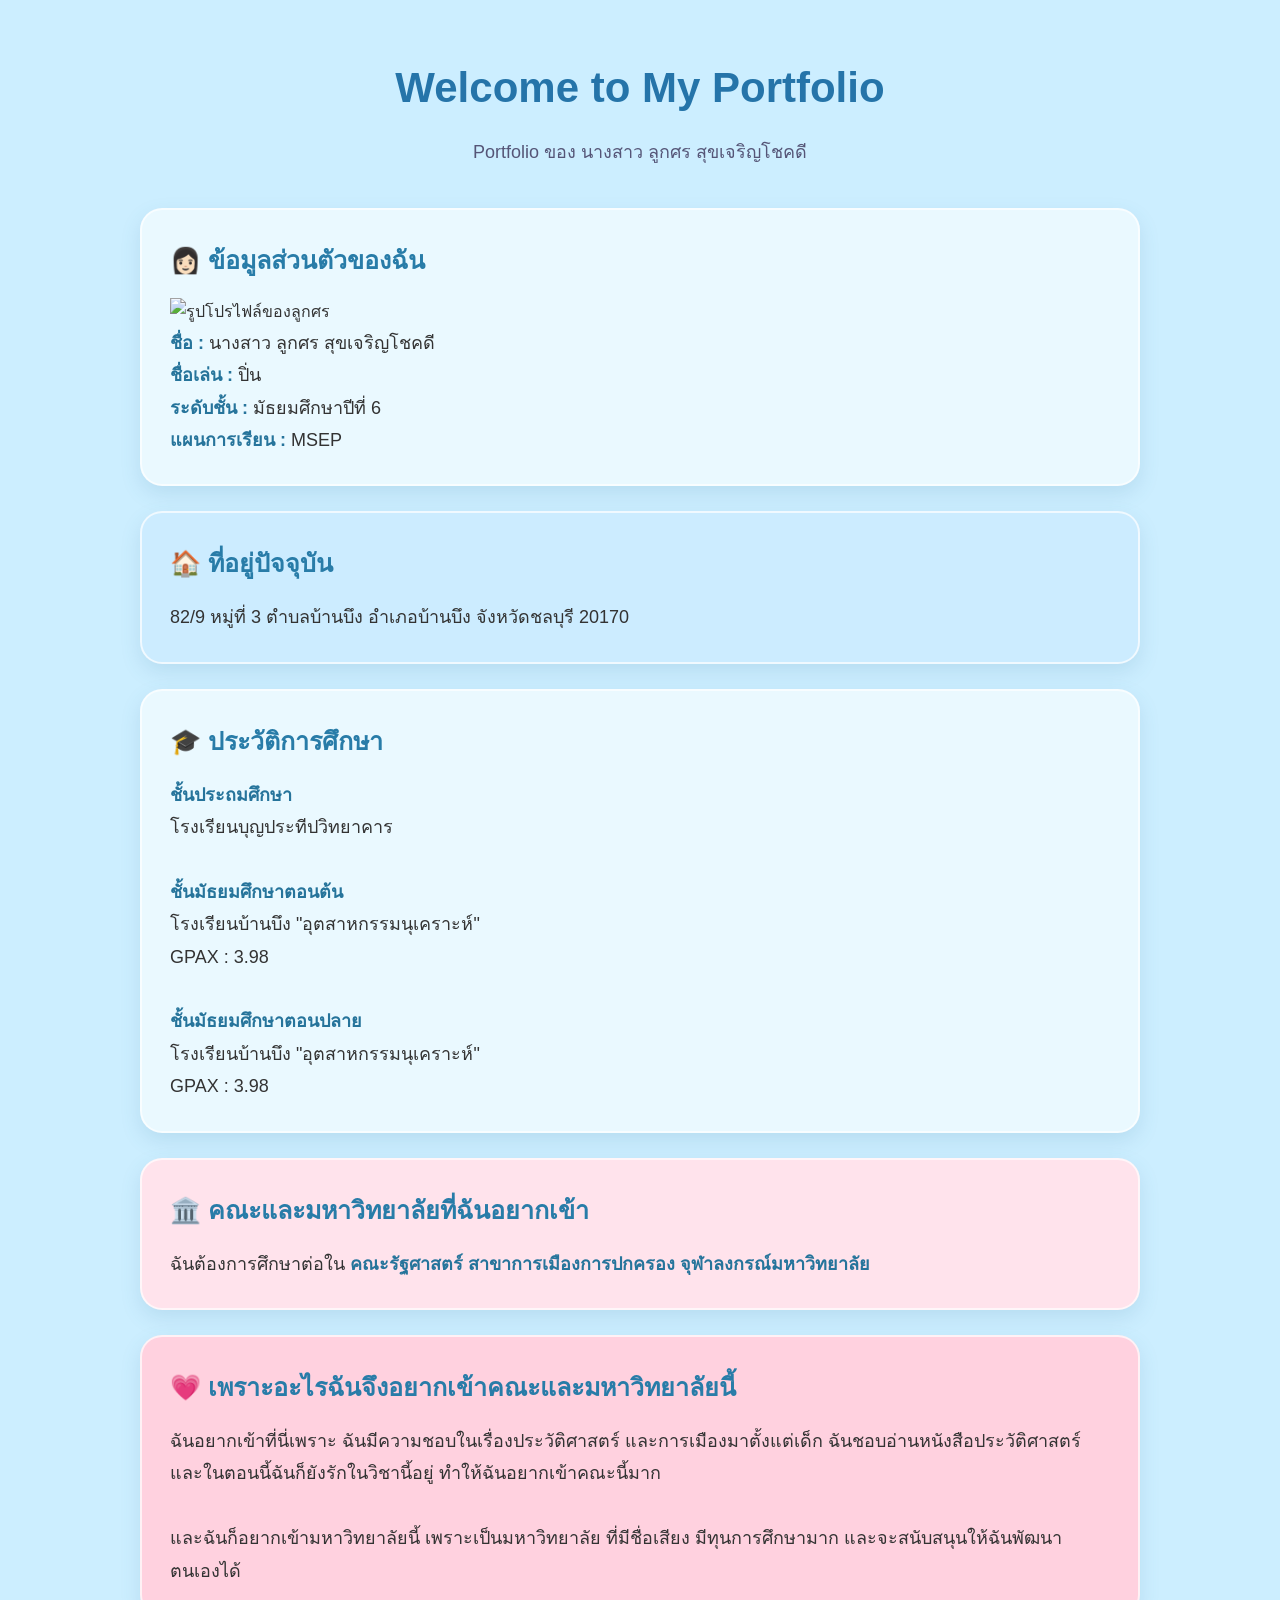
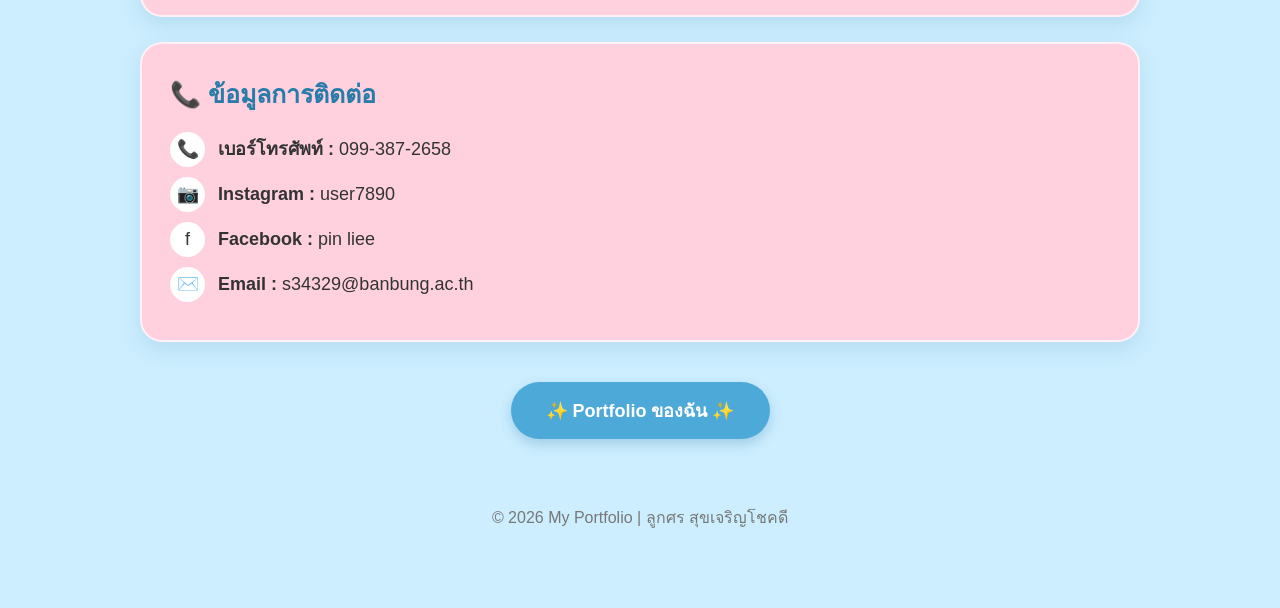
==== index.html @ 5487d638 "Update index.html" ====
<!DOCTYPE html>
<html lang="th">
<head>
    <meta charset="UTF-8">
    <meta name="viewport" content="width=device-width, initial-scale=1.0">
    <title>Welcome to My Portfolio - ปิ่น</title>

    <style>
        * {
            box-sizing: border-box;
            margin: 0;
            padding: 0;
        }

        body {
            font-family: "Tahoma", "Arial", sans-serif;
            color: #333;
            background: #cceeff;
            line-height: 1.8;
        }

        /* =========================
           หน้าแรก
        ========================= */

        .page {
            min-height: 100vh;
            padding: 50px 20px;
        }

        .container {
            max-width: 1000px;
            margin: auto;
        }

        .hero {
            text-align: center;
            margin-bottom: 40px;
        }

        .hero h1 {
            color: #2574a9;
            font-size: 42px;
            margin-bottom: 10px;
        }

        .hero p {
            color: #557;
            font-size: 18px;
        }

        .box {
            background: white;
            border-radius: 22px;
            padding: 28px;
            margin-bottom: 25px;
            box-shadow: 0 8px 20px rgba(70, 130, 160, 0.15);
            border: 2px solid rgba(255,255,255,0.7);
        }

        .box h2 {
            color: #287ca8;
            margin-bottom: 15px;
            font-size: 25px;
        }

        .blue-box {
            background: #eaf9ff;
        }

        .pastel-blue {
            background: #ccecff;
        }

        .pink-box {
            background: #ffe3ec;
        }

        .pastel-pink {
            background: #ffd1df;
        }

        .info {
            font-size: 18px;
        }

        .info strong {
            color: #26749b;
        }

        .contact-item {
            margin: 10px 0;
            font-size: 18px;
        }

        .contact-icon {
            display: inline-flex;
            width: 35px;
            height: 35px;
            background: white;
            border-radius: 50%;
            align-items: center;
            justify-content: center;
            margin-right: 8px;
        }

        /* ปุ่ม */

        .button-area {
            text-align: center;
            margin: 40px 0;
        }

        .btn {
            display: inline-block;
            padding: 14px 35px;
            border: none;
            border-radius: 30px;
            background: #4da9d8;
            color: white;
            font-size: 18px;
            font-weight: bold;
            cursor: pointer;
            text-decoration: none;
            box-shadow: 0 5px 12px rgba(60, 130, 170, 0.3);
            transition: 0.3s;
        }

        .btn:hover {
            transform: translateY(-3px);
            background: #318fbe;
        }

        .pink-btn {
            background: #e98da9;
        }

        .pink-btn:hover {
            background: #d97091;
        }

        /* =========================
           หน้าผลงาน
        ========================= */

        #portfolioPage {
            display: none;
            background: #ffe1eb;
            min-height: 100vh;
        }

        #portfolioPage .hero h1 {
            color: #c45b7d;
        }

        .portfolio-box {
            background: #fff5f8;
            border-radius: 25px;
            padding: 30px;
            margin-bottom: 30px;
            box-shadow: 0 8px 20px rgba(180, 100, 130, 0.15);
        }

        .portfolio-box h2 {
            color: #c45b7d;
            margin-bottom: 20px;
            text-align: center;
        }
        

        .certificate-grid {
            display: grid;
            grid-template-columns: repeat(3, 1fr);
            gap: 20px;
        }

        .certificate {
            height: 450px;
            background: #f8dce6;
            border: 4px dashed #d88da5;
            border-radius: 20px;
            display: flex;
            align-items: center;
            justify-content: center;
            text-align: center;
            color: #9c5b70;
            overflow: hidden;
        }

        .certificate img {
            width: 300px;
            height: 400px;
            object-fit: cover;
            bordor-radius: 15px;
        }

        .volunteer-grid {
            display: flex;
            justify-content: center;
        }

        .volunteer-grid .certificate {
            width: 70%;
            max-width: 600px;
            height: 300px;
        }

        footer {
            text-align: center;
            padding: 25px;
            color: #777;
        }

        /* =========================
           Responsive
        ========================= */

        @media (max-width: 700px) {
            .hero h1 {
                font-size: 30px;
            }

            .certificate-grid {
                grid-template-columns: 1fr;
            }

            .volunteer-grid .certificate {
                width: 100%;
            }

            .box,
            .portfolio-box {
                padding: 20px;
            }
        }
    </style>
</head>

<body>

    <!-- =========================
         หน้าแรก
    ========================= -->

    <section id="homePage" class="page">
        <div class="container">

            <div class="hero">
                <h1>Welcome to My Portfolio</h1>
                <p>Portfolio ของ นางสาว ลูกศร สุขเจริญโชคดี</p>
            </div>

            <!-- กล่องที่ 1 -->
            <div class="box blue-box">
                <h2>👩🏻 ข้อมูลส่วนตัวของฉัน</h2>
<!-- รูปโปรไฟล์ --> <div class="profile-image"> <img src="images/profile.jpg" alt="รูปโปรไฟล์ของลูกศร"> </div>
                <div class="info">
                    <p><strong>ชื่อ :</strong> นางสาว ลูกศร สุขเจริญโชคดี</p>
                    <p><strong>ชื่อเล่น :</strong> ปิ่น</p>
                    <p><strong>ระดับชั้น :</strong> มัธยมศึกษาปีที่ 6</p>
                    <p><strong>แผนการเรียน :</strong> MSEP</p>
                </div>
            </div>

            <!-- กล่องที่ 2 -->
            <div class="box pastel-blue">
                <h2>🏠 ที่อยู่ปัจจุบัน</h2>

                <div class="info">
                    <p>
                        82/9 หมู่ที่ 3 ตำบลบ้านบึง
                        อำเภอบ้านบึง จังหวัดชลบุรี 20170
                    </p>
                </div>
            </div>

            <!-- กล่องที่ 3 -->
            <div class="box blue-box">
                <h2>🎓 ประวัติการศึกษา</h2>

                <div class="info">
                    <p>
                        <strong>ชั้นประถมศึกษา</strong><br>
                        โรงเรียนบุญประทีปวิทยาคาร
                    </p>

                    <br>

                    <p>
                        <strong>ชั้นมัธยมศึกษาตอนต้น</strong><br>
                        โรงเรียนบ้านบึง "อุตสาหกรรมนุเคราะห์"<br>
                        GPAX : 3.98
                    </p>

                    <br>

                    <p>
                        <strong>ชั้นมัธยมศึกษาตอนปลาย</strong><br>
                        โรงเรียนบ้านบึง "อุตสาหกรรมนุเคราะห์"<br>
                        GPAX : 3.98
                    </p>
                </div>
            </div>

            <!-- กล่องที่ 5 -->
            <div class="box pink-box">
                <h2>🏛️ คณะและมหาวิทยาลัยที่ฉันอยากเข้า</h2>

                <div class="info">
                    <p>
                        ฉันต้องการศึกษาต่อใน
                        <strong>คณะรัฐศาสตร์ สาขาการเมืองการปกครอง
                        จุฬาลงกรณ์มหาวิทยาลัย</strong>
                    </p>
                </div>
            </div>

            <!-- กล่องที่ 6 -->
            <div class="box pastel-pink">
                <h2>💗 เพราะอะไรฉันจึงอยากเข้าคณะและมหาวิทยาลัยนี้</h2>

                <div class="info">
                    <p>
                        ฉันอยากเข้าที่นี่เพราะ ฉันมีความชอบในเรื่องประวัติศาสตร์
                        และการเมืองมาตั้งแต่เด็ก ฉันชอบอ่านหนังสือประวัติศาสตร์
                        และในตอนนี้ฉันก็ยังรักในวิชานี้อยู่
                        ทำให้ฉันอยากเข้าคณะนี้มาก
                    </p>

                    <br>

                    <p>
                        และฉันก็อยากเข้ามหาวิทยาลัยนี้ เพราะเป็นมหาวิทยาลัย
                        ที่มีชื่อเสียง มีทุนการศึกษามาก
                        และจะสนับสนุนให้ฉันพัฒนาตนเองได้
                    </p>
                </div>
            </div>

            <!-- กล่องติดต่อ -->
            <div class="box pastel-pink">
                <h2>📞 ข้อมูลการติดต่อ</h2>

                <div class="contact-item">
                    <span class="contact-icon">📞</span>
                    <strong>เบอร์โทรศัพท์ :</strong> 099-387-2658
                </div>

                <div class="contact-item">
                    <span class="contact-icon">📷</span>
                    <strong>Instagram :</strong> user7890
                </div>

                <div class="contact-item">
                    <span class="contact-icon">f</span>
                    <strong>Facebook :</strong> pin liee
                </div>

                <div class="contact-item">
                    <span class="contact-icon">✉️</span>
                    <strong>Email :</strong> s34329@banbung.ac.th
                </div>
            </div>

            <!-- ปุ่มไปหน้าผลงาน -->
            <div class="button-area">
                <button class="btn" onclick="showPortfolio()">
                    ✨ Portfolio ของฉัน ✨
                </button>
            </div>

        </div>

        <footer>
            © 2026 My Portfolio | ลูกศร สุขเจริญโชคดี
        </footer>
    </section>


    <!-- =========================
         หน้าผลงาน
    ========================= -->

    <section id="portfolioPage" class="page">
        <div class="container">

            <div class="hero">
                <h1>My Portfolio</h1>
                <p>ผลงานและความภาคภูมิใจของฉัน</p>
            </div>

            <!-- ผลงานด้านวิชาการ -->
            <div class="portfolio-box">
                <h2>🏆 ผลงานด้านวิชาการ</h2>

                <div class="certificate-grid">
                    <!-- ผลงานด้านวิชาการ -->
<div class="portfolio-box">

    <h2>🏆 ผลงานด้านวิชาการ</h2>

    <div class="certificate-grid">

        <!-- เกียรติบัตรใบที่ 1 -->
        <div class="certificate">
                <a href="images/certificate1.jpg" target="_blank">
            <img src="certificate1.jpg" alt="เกียรติบัตรใบที่ 1">
               </a>     
        </div>

        <!-- เกียรติบัตรใบที่ 2 -->
        <div class="certificate">
            <img src="certificate2.jpg" alt="เกียรติบัตรใบที่ 2">
        </div>

        <!-- เกียรติบัตรใบที่ 3 -->
        <div class="certificate">
            <img src="certificate3.jpg" alt="เกียรติบัตรใบที่ 3">
        </div>

    </div>

</div>

            <!-- ผลงานด้านจิตอาสา -->
            <div class="portfolio-box">
                <h2>💗 ผลงานด้านจิตอาสา</h2>

                <div class="volunteer-grid">
                    <div class="certificate">
                        <img src="volunteer.jpg" alt="เกียรติบัตรจิตอาสา">
                    </div>
                </div>
            </div>

            <!-- ปุ่มกลับ -->
            <div class="button-area">
                <button class="btn pink-btn" onclick="showHome()">
                    🏠 กลับไปหน้าแรก
                </button>
            </div>

        </div>

        <footer>
            © 2026 My Portfolio | ลูกศร สุขเจริญโชคดี
        </footer>
    </section>


    <!-- =========================
         JavaScript
    ========================= -->

    <script>
        function showPortfolio() {
            document.getElementById("homePage").style.display = "none";
            document.getElementById("portfolioPage").style.display = "block";

            window.scrollTo({
                top: 0,
                behavior: "smooth"
            });
        }

        function showHome() {
            document.getElementById("portfolioPage").style.display = "none";
            document.getElementById("homePage").style.display = "block";

            window.scrollTo({
                top: 0,
                behavior: "smooth"
            });
        }
    </script>

</body>
</html>
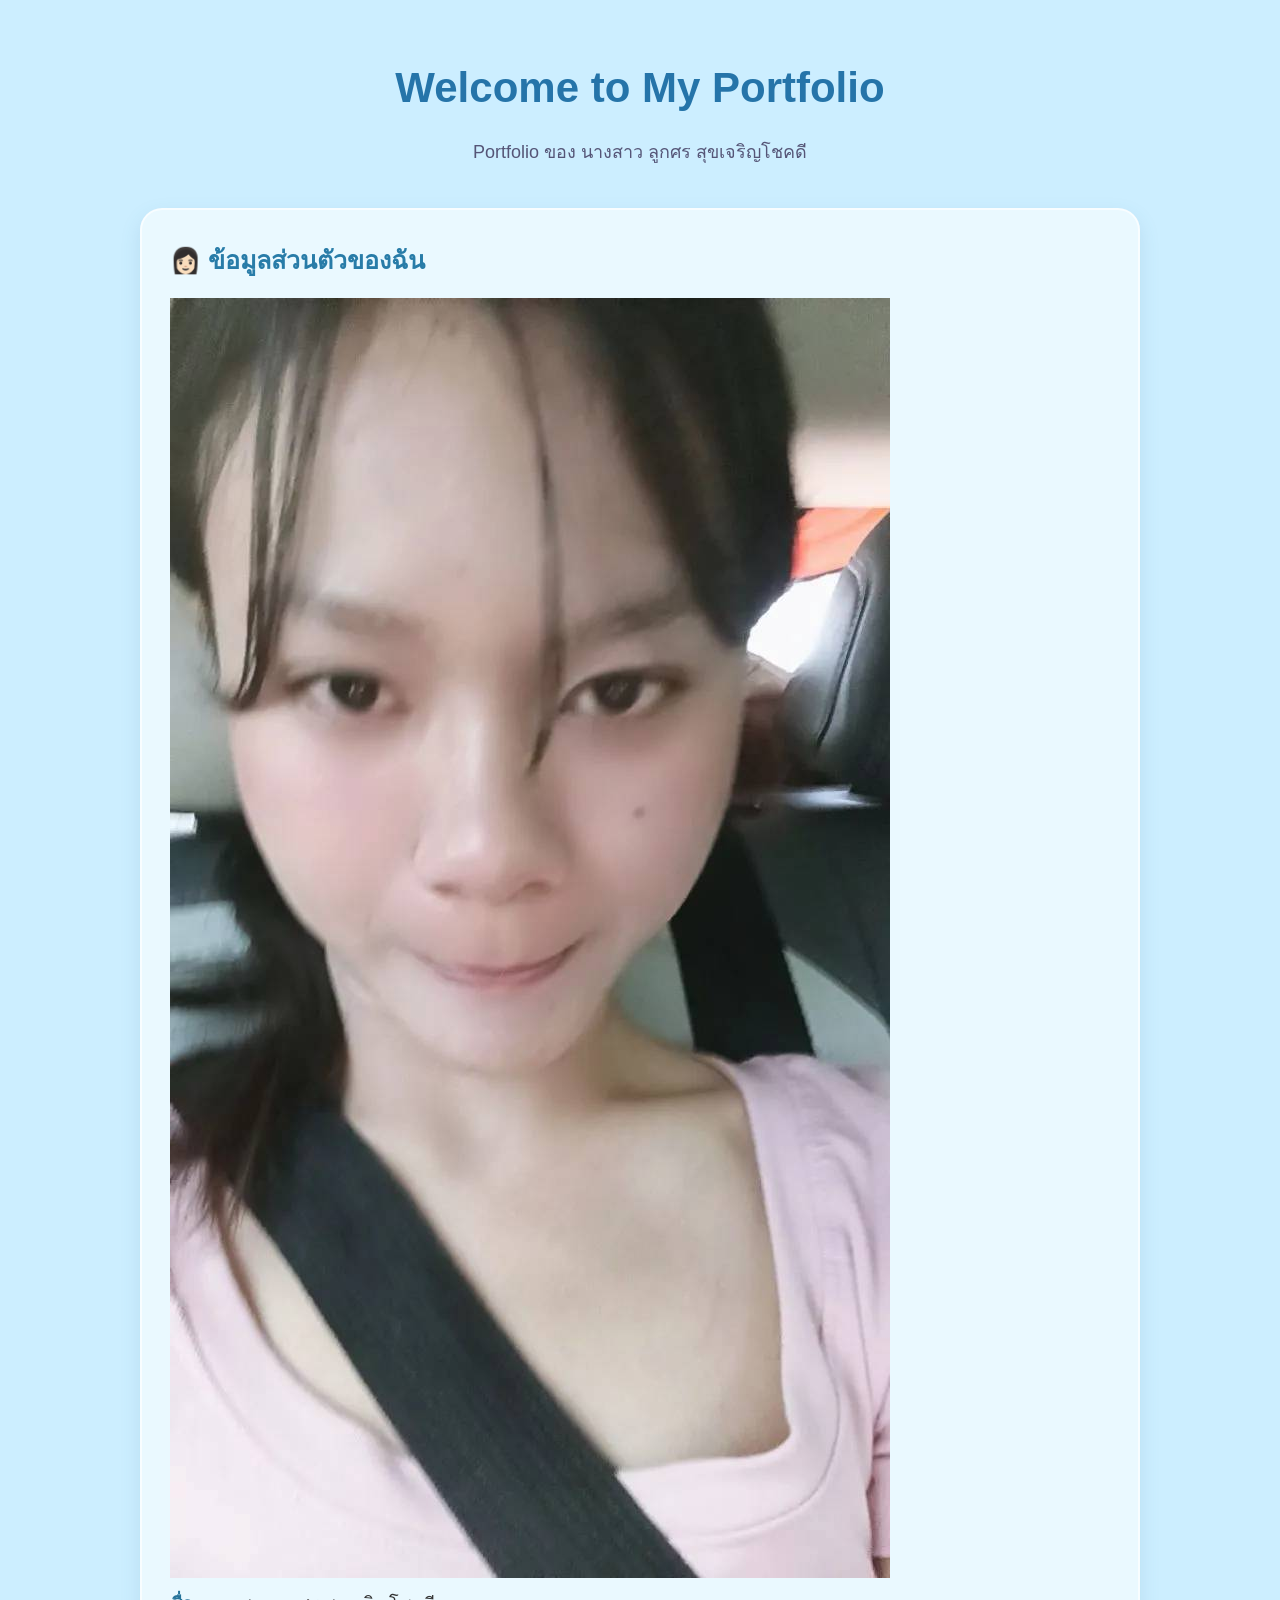
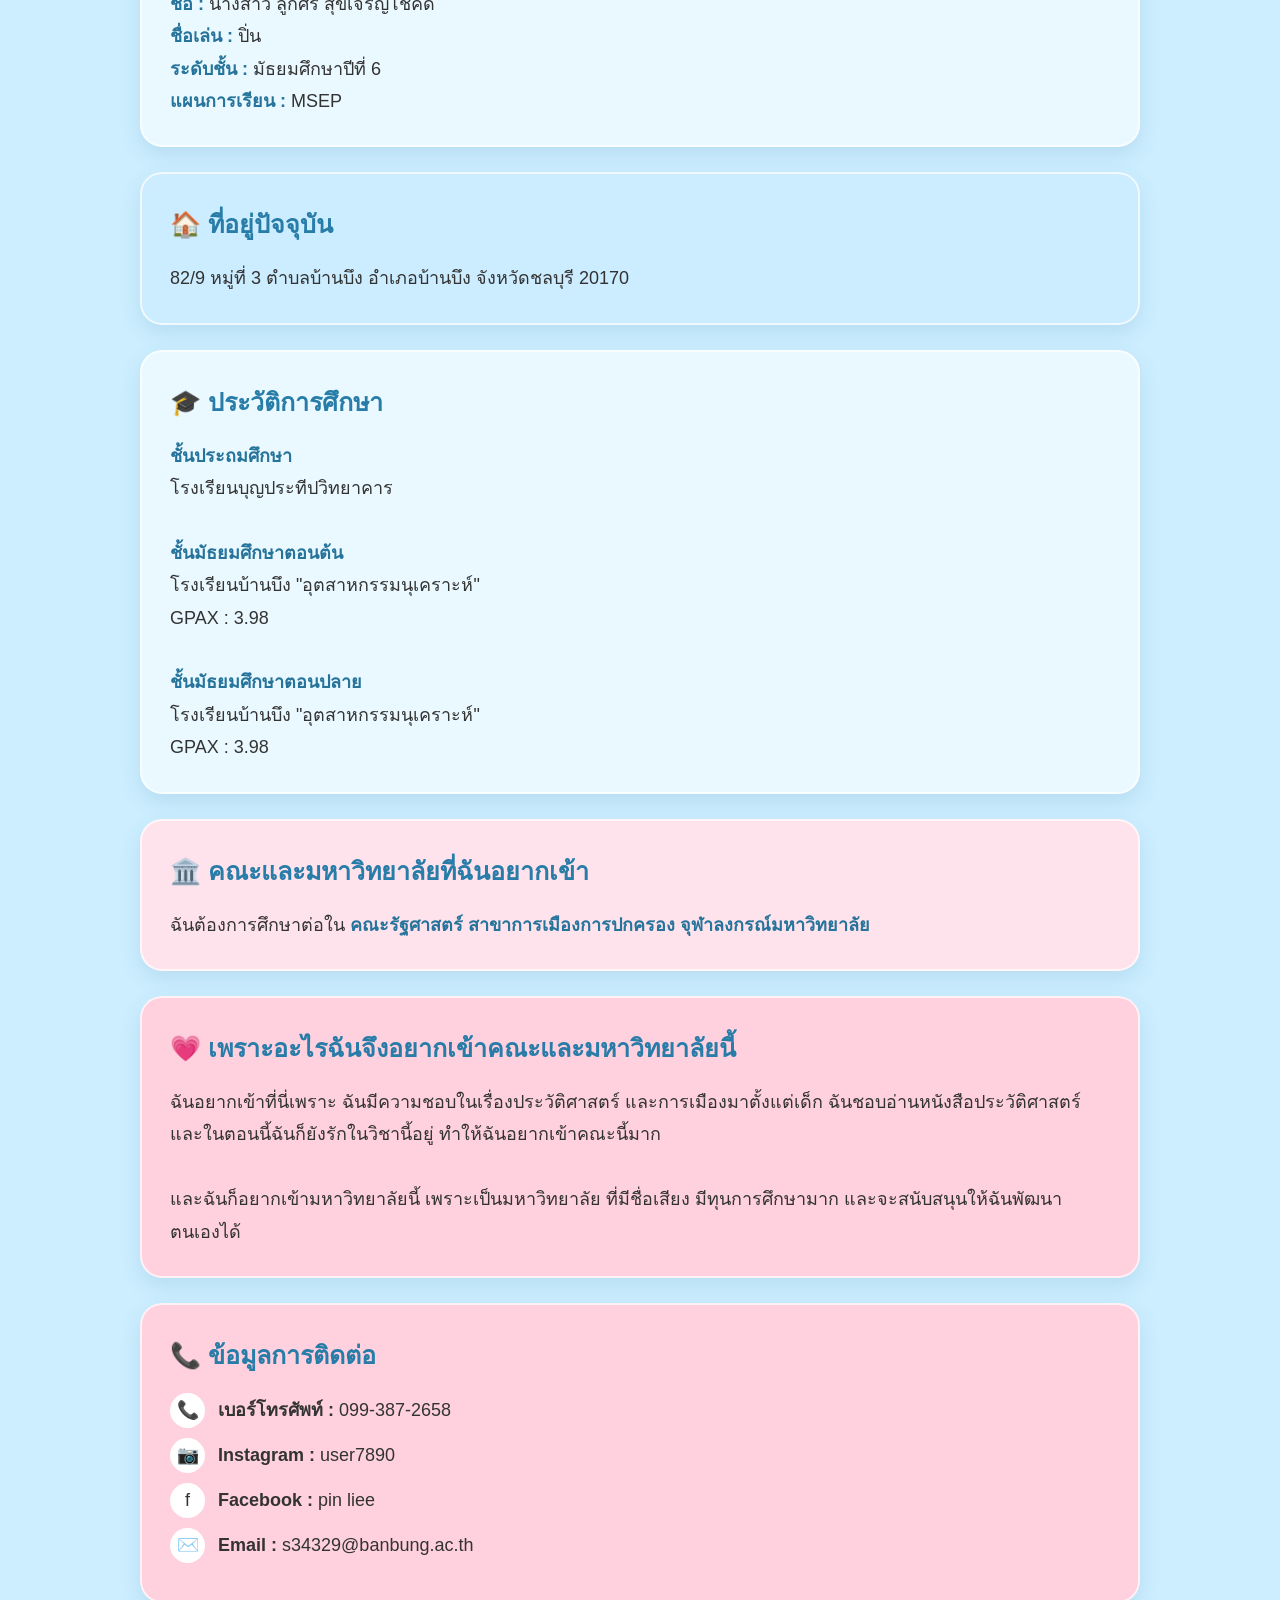
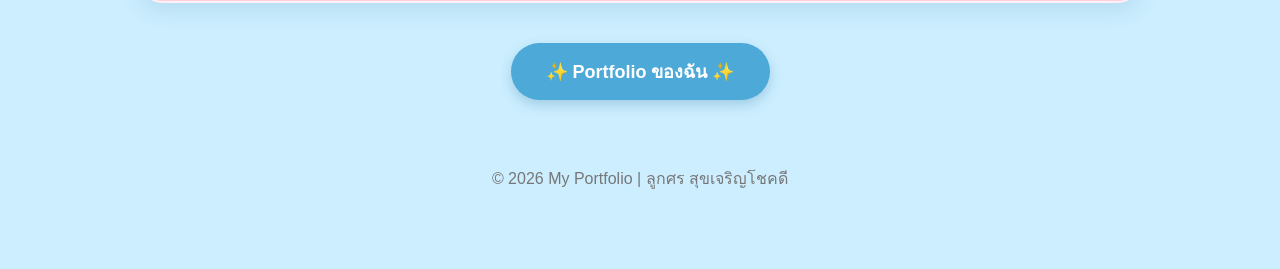
==== commit 1ab61283: "Update index.html" ====
--- a/index.html
+++ b/index.html
@@ -253,7 +253,7 @@
             <!-- กล่องที่ 1 -->
             <div class="box blue-box">
                 <h2>👩🏻 ข้อมูลส่วนตัวของฉัน</h2>
-<!-- รูปโปรไฟล์ --> <div class="profile-image"> <img src="images/profile.jpg" alt="รูปโปรไฟล์ของลูกศร"> </div>
+<!-- รูปโปรไฟล์ --> <div class="profile-image"> <img src="profile.jpg" alt="รูปโปรไฟล์ของลูกศร"> </div>
                 <div class="info">
                     <p><strong>ชื่อ :</strong> นางสาว ลูกศร สุขเจริญโชคดี</p>
                     <p><strong>ชื่อเล่น :</strong> ปิ่น</p>
@@ -403,19 +403,23 @@
 
         <!-- เกียรติบัตรใบที่ 1 -->
         <div class="certificate">
-                <a href="images/certificate1.jpg" target="_blank">
+                <a href="certificate1.jpg" target="_blank">
             <img src="certificate1.jpg" alt="เกียรติบัตรใบที่ 1">
                </a>     
         </div>
 
         <!-- เกียรติบัตรใบที่ 2 -->
         <div class="certificate">
+                <a href="certificate2.jpg" target="_blank">
             <img src="certificate2.jpg" alt="เกียรติบัตรใบที่ 2">
+               </a>
         </div>
 
         <!-- เกียรติบัตรใบที่ 3 -->
         <div class="certificate">
+             <a href="certificate3.jpg" target="_blank">
             <img src="certificate3.jpg" alt="เกียรติบัตรใบที่ 3">
+               </a>
         </div>
 
     </div>
@@ -428,7 +432,9 @@
 
                 <div class="volunteer-grid">
                     <div class="certificate">
+                        <a href="volunteer.jpg" target="_blank">
                         <img src="volunteer.jpg" alt="เกียรติบัตรจิตอาสา">
+                      </a>
                     </div>
                 </div>
             </div>
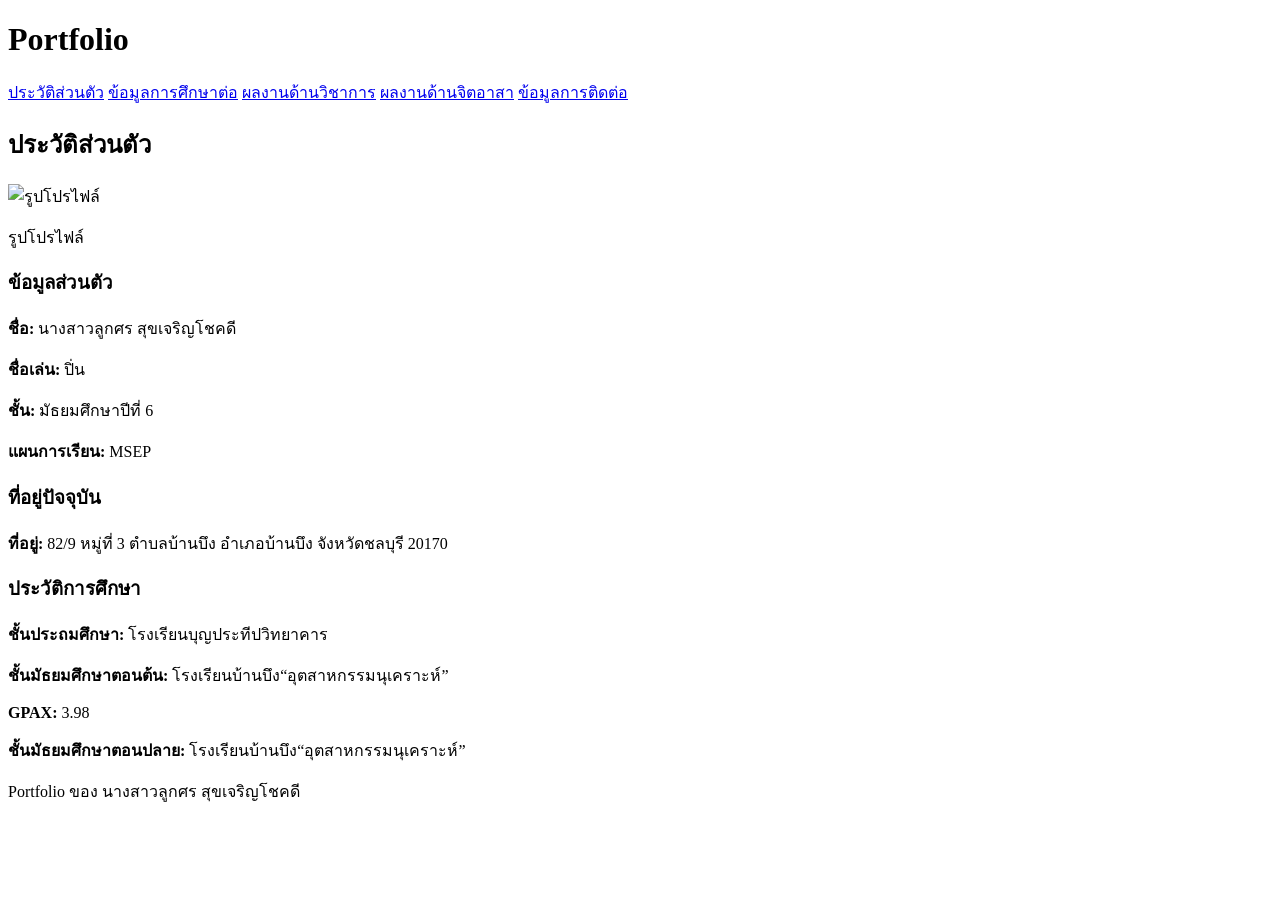
==== commit d09e7d3f: "Update index.html" ====
--- a/index.html
+++ b/index.html
@@ -3,482 +3,85 @@
 <head>
     <meta charset="UTF-8">
     <meta name="viewport" content="width=device-width, initial-scale=1.0">
-    <title>Welcome to My Portfolio - ปิ่น</title>
-
-    <style>
-        * {
-            box-sizing: border-box;
-            margin: 0;
-            padding: 0;
-        }
-
-        body {
-            font-family: "Tahoma", "Arial", sans-serif;
-            color: #333;
-            background: #cceeff;
-            line-height: 1.8;
-        }
-
-        /* =========================
-           หน้าแรก
-        ========================= */
-
-        .page {
-            min-height: 100vh;
-            padding: 50px 20px;
-        }
-
-        .container {
-            max-width: 1000px;
-            margin: auto;
-        }
-
-        .hero {
-            text-align: center;
-            margin-bottom: 40px;
-        }
-
-        .hero h1 {
-            color: #2574a9;
-            font-size: 42px;
-            margin-bottom: 10px;
-        }
-
-        .hero p {
-            color: #557;
-            font-size: 18px;
-        }
-
-        .box {
-            background: white;
-            border-radius: 22px;
-            padding: 28px;
-            margin-bottom: 25px;
-            box-shadow: 0 8px 20px rgba(70, 130, 160, 0.15);
-            border: 2px solid rgba(255,255,255,0.7);
-        }
-
-        .box h2 {
-            color: #287ca8;
-            margin-bottom: 15px;
-            font-size: 25px;
-        }
-
-        .blue-box {
-            background: #eaf9ff;
-        }
-
-        .pastel-blue {
-            background: #ccecff;
-        }
-
-        .pink-box {
-            background: #ffe3ec;
-        }
-
-        .pastel-pink {
-            background: #ffd1df;
-        }
-
-        .info {
-            font-size: 18px;
-        }
-
-        .info strong {
-            color: #26749b;
-        }
-
-        .contact-item {
-            margin: 10px 0;
-            font-size: 18px;
-        }
-
-        .contact-icon {
-            display: inline-flex;
-            width: 35px;
-            height: 35px;
-            background: white;
-            border-radius: 50%;
-            align-items: center;
-            justify-content: center;
-            margin-right: 8px;
-        }
-
-        /* ปุ่ม */
-
-        .button-area {
-            text-align: center;
-            margin: 40px 0;
-        }
-
-        .btn {
-            display: inline-block;
-            padding: 14px 35px;
-            border: none;
-            border-radius: 30px;
-            background: #4da9d8;
-            color: white;
-            font-size: 18px;
-            font-weight: bold;
-            cursor: pointer;
-            text-decoration: none;
-            box-shadow: 0 5px 12px rgba(60, 130, 170, 0.3);
-            transition: 0.3s;
-        }
-
-        .btn:hover {
-            transform: translateY(-3px);
-            background: #318fbe;
-        }
-
-        .pink-btn {
-            background: #e98da9;
-        }
-
-        .pink-btn:hover {
-            background: #d97091;
-        }
-
-        /* =========================
-           หน้าผลงาน
-        ========================= */
-
-        #portfolioPage {
-            display: none;
-            background: #ffe1eb;
-            min-height: 100vh;
-        }
-
-        #portfolioPage .hero h1 {
-            color: #c45b7d;
-        }
-
-        .portfolio-box {
-            background: #fff5f8;
-            border-radius: 25px;
-            padding: 30px;
-            margin-bottom: 30px;
-            box-shadow: 0 8px 20px rgba(180, 100, 130, 0.15);
-        }
-
-        .portfolio-box h2 {
-            color: #c45b7d;
-            margin-bottom: 20px;
-            text-align: center;
-        }
-        
-
-        .certificate-grid {
-            display: grid;
-            grid-template-columns: repeat(3, 1fr);
-            gap: 20px;
-        }
-
-        .certificate {
-            height: 450px;
-            background: #f8dce6;
-            border: 4px dashed #d88da5;
-            border-radius: 20px;
-            display: flex;
-            align-items: center;
-            justify-content: center;
-            text-align: center;
-            color: #9c5b70;
-            overflow: hidden;
-        }
-
-        .certificate img {
-            width: 300px;
-            height: 400px;
-            object-fit: cover;
-            bordor-radius: 15px;
-        }
-
-        .volunteer-grid {
-            display: flex;
-            justify-content: center;
-        }
-
-        .volunteer-grid .certificate {
-            width: 70%;
-            max-width: 600px;
-            height: 300px;
-        }
-
-        footer {
-            text-align: center;
-            padding: 25px;
-            color: #777;
-        }
-
-        /* =========================
-           Responsive
-        ========================= */
-
-        @media (max-width: 700px) {
-            .hero h1 {
-                font-size: 30px;
-            }
-
-            .certificate-grid {
-                grid-template-columns: 1fr;
-            }
-
-            .volunteer-grid .certificate {
-                width: 100%;
-            }
-
-            .box,
-            .portfolio-box {
-                padding: 20px;
-            }
-        }
-    </style>
+    <title>Portfolio - ประวัติส่วนตัว</title>
+    <link rel="stylesheet" href="style.css">
 </head>
 
-<body>
+<body class="pink-page">
 
-    <!-- =========================
-         หน้าแรก
-    ========================= -->
+<header>
+    <h1>Portfolio</h1>
+    <nav>
+        <a class="active" href="index.html">ประวัติส่วนตัว</a>
+        <a href="education.html">ข้อมูลการศึกษาต่อ</a>
+        <a href="academic.html">ผลงานด้านวิชาการ</a>
+        <a href="volunteer.html">ผลงานด้านจิตอาสา</a>
+        <a href="contact.html">ข้อมูลการติดต่อ</a>
+    </nav>
+</header>
 
-    <section id="homePage" class="page">
-        <div class="container">
+<main>
 
-            <div class="hero">
-                <h1>Welcome to My Portfolio</h1>
-                <p>Portfolio ของ นางสาว ลูกศร สุขเจริญโชคดี</p>
-            </div>
+    <h2>ประวัติส่วนตัว</h2>
 
-            <!-- กล่องที่ 1 -->
-            <div class="box blue-box">
-                <h2>👩🏻 ข้อมูลส่วนตัวของฉัน</h2>
-<!-- รูปโปรไฟล์ --> <div class="profile-image"> <img src="profile.jpg" alt="รูปโปรไฟล์ของลูกศร"> </div>
-                <div class="info">
-                    <p><strong>ชื่อ :</strong> นางสาว ลูกศร สุขเจริญโชคดี</p>
-                    <p><strong>ชื่อเล่น :</strong> ปิ่น</p>
-                    <p><strong>ระดับชั้น :</strong> มัธยมศึกษาปีที่ 6</p>
-                    <p><strong>แผนการเรียน :</strong> MSEP</p>
-                </div>
-            </div>
-
-            <!-- กล่องที่ 2 -->
-            <div class="box pastel-blue">
-                <h2>🏠 ที่อยู่ปัจจุบัน</h2>
-
-                <div class="info">
-                    <p>
-                        82/9 หมู่ที่ 3 ตำบลบ้านบึง
-                        อำเภอบ้านบึง จังหวัดชลบุรี 20170
-                    </p>
-                </div>
-            </div>
-
-            <!-- กล่องที่ 3 -->
-            <div class="box blue-box">
-                <h2>🎓 ประวัติการศึกษา</h2>
-
-                <div class="info">
-                    <p>
-                        <strong>ชั้นประถมศึกษา</strong><br>
-                        โรงเรียนบุญประทีปวิทยาคาร
-                    </p>
-
-                    <br>
-
-                    <p>
-                        <strong>ชั้นมัธยมศึกษาตอนต้น</strong><br>
-                        โรงเรียนบ้านบึง "อุตสาหกรรมนุเคราะห์"<br>
-                        GPAX : 3.98
-                    </p>
-
-                    <br>
-
-                    <p>
-                        <strong>ชั้นมัธยมศึกษาตอนปลาย</strong><br>
-                        โรงเรียนบ้านบึง "อุตสาหกรรมนุเคราะห์"<br>
-                        GPAX : 3.98
-                    </p>
-                </div>
-            </div>
-
-            <!-- กล่องที่ 5 -->
-            <div class="box pink-box">
-                <h2>🏛️ คณะและมหาวิทยาลัยที่ฉันอยากเข้า</h2>
-
-                <div class="info">
-                    <p>
-                        ฉันต้องการศึกษาต่อใน
-                        <strong>คณะรัฐศาสตร์ สาขาการเมืองการปกครอง
-                        จุฬาลงกรณ์มหาวิทยาลัย</strong>
-                    </p>
-                </div>
-            </div>
-
-            <!-- กล่องที่ 6 -->
-            <div class="box pastel-pink">
-                <h2>💗 เพราะอะไรฉันจึงอยากเข้าคณะและมหาวิทยาลัยนี้</h2>
-
-                <div class="info">
-                    <p>
-                        ฉันอยากเข้าที่นี่เพราะ ฉันมีความชอบในเรื่องประวัติศาสตร์
-                        และการเมืองมาตั้งแต่เด็ก ฉันชอบอ่านหนังสือประวัติศาสตร์
-                        และในตอนนี้ฉันก็ยังรักในวิชานี้อยู่
-                        ทำให้ฉันอยากเข้าคณะนี้มาก
-                    </p>
-
-                    <br>
-
-                    <p>
-                        และฉันก็อยากเข้ามหาวิทยาลัยนี้ เพราะเป็นมหาวิทยาลัย
-                        ที่มีชื่อเสียง มีทุนการศึกษามาก
-                        และจะสนับสนุนให้ฉันพัฒนาตนเองได้
-                    </p>
-                </div>
-            </div>
-
-            <!-- กล่องติดต่อ -->
-            <div class="box pastel-pink">
-                <h2>📞 ข้อมูลการติดต่อ</h2>
-
-                <div class="contact-item">
-                    <span class="contact-icon">📞</span>
-                    <strong>เบอร์โทรศัพท์ :</strong> 099-387-2658
-                </div>
-
-                <div class="contact-item">
-                    <span class="contact-icon">📷</span>
-                    <strong>Instagram :</strong> user7890
-                </div>
-
-                <div class="contact-item">
-                    <span class="contact-icon">f</span>
-                    <strong>Facebook :</strong> pin liee
-                </div>
-
-                <div class="contact-item">
-                    <span class="contact-icon">✉️</span>
-                    <strong>Email :</strong> s34329@banbung.ac.th
-                </div>
-            </div>
-
-            <!-- ปุ่มไปหน้าผลงาน -->
-            <div class="button-area">
-                <button class="btn" onclick="showPortfolio()">
-                    ✨ Portfolio ของฉัน ✨
-                </button>
-            </div>
-
+    <!-- รูปโปรไฟล์ -->
+    <div class="profile-section">
+        <div class="profile-frame">
+            <img src="images/profile.jpg" alt="รูปโปรไฟล์">
         </div>
-
-        <footer>
-            © 2026 My Portfolio | ลูกศร สุขเจริญโชคดี
-        </footer>
-    </section>
-
-
-    <!-- =========================
-         หน้าผลงาน
-    ========================= -->
-
-    <section id="portfolioPage" class="page">
-        <div class="container">
-
-            <div class="hero">
-                <h1>My Portfolio</h1>
-                <p>ผลงานและความภาคภูมิใจของฉัน</p>
-            </div>
-
-            <!-- ผลงานด้านวิชาการ -->
-            <div class="portfolio-box">
-                <h2>🏆 ผลงานด้านวิชาการ</h2>
-
-                <div class="certificate-grid">
-                    <!-- ผลงานด้านวิชาการ -->
-<div class="portfolio-box">
-
-    <h2>🏆 ผลงานด้านวิชาการ</h2>
-
-    <div class="certificate-grid">
-
-        <!-- เกียรติบัตรใบที่ 1 -->
-        <div class="certificate">
-                <a href="certificate1.jpg" target="_blank">
-            <img src="certificate1.jpg" alt="เกียรติบัตรใบที่ 1">
-               </a>     
-        </div>
-
-        <!-- เกียรติบัตรใบที่ 2 -->
-        <div class="certificate">
-                <a href="certificate2.jpg" target="_blank">
-            <img src="certificate2.jpg" alt="เกียรติบัตรใบที่ 2">
-               </a>
-        </div>
-
-        <!-- เกียรติบัตรใบที่ 3 -->
-        <div class="certificate">
-             <a href="certificate3.jpg" target="_blank">
-            <img src="certificate3.jpg" alt="เกียรติบัตรใบที่ 3">
-               </a>
-        </div>
-
+        <p class="photo-note">รูปโปรไฟล์</p>
     </div>
 
-</div>
+    <!-- กล่องข้อมูลส่วนตัว -->
+    <div class="info-box">
+        <h3>ข้อมูลส่วนตัว</h3>
 
-            <!-- ผลงานด้านจิตอาสา -->
-            <div class="portfolio-box">
-                <h2>💗 ผลงานด้านจิตอาสา</h2>
+        <p><strong>ชื่อ:</strong> นางสาวลูกศร สุขเจริญโชคดี</p>
+        <p><strong>ชื่อเล่น:</strong> ปิ่น</p>
+        <p><strong>ชั้น:</strong> มัธยมศึกษาปีที่ 6</p>
+        <p><strong>แผนการเรียน:</strong> MSEP</p>
+    </div>
 
-                <div class="volunteer-grid">
-                    <div class="certificate">
-                        <a href="volunteer.jpg" target="_blank">
-                        <img src="volunteer.jpg" alt="เกียรติบัตรจิตอาสา">
-                      </a>
-                    </div>
-                </div>
-            </div>
+    <!-- กล่องที่อยู่ -->
+    <div class="info-box">
+        <h3>ที่อยู่ปัจจุบัน</h3>
 
-            <!-- ปุ่มกลับ -->
-            <div class="button-area">
-                <button class="btn pink-btn" onclick="showHome()">
-                    🏠 กลับไปหน้าแรก
-                </button>
-            </div>
+        <p>
+            <strong>ที่อยู่:</strong>
+            82/9 หมู่ที่ 3 ตำบลบ้านบึง
+            อำเภอบ้านบึง จังหวัดชลบุรี 20170
+        </p>
+    </div>
 
-        </div>
+    <!-- กล่องประวัติการศึกษา -->
+    <div class="info-box">
+        <h3>ประวัติการศึกษา</h3>
 
-        <footer>
-            © 2026 My Portfolio | ลูกศร สุขเจริญโชคดี
-        </footer>
-    </section>
+        <p>
+            <strong>ชั้นประถมศึกษา:</strong>
+            โรงเรียนบุญประทีปวิทยาคาร
+        </p>
 
+        <p>
+            <strong>ชั้นมัธยมศึกษาตอนต้น:</strong>
+            โรงเรียนบ้านบึง“อุตสาหกรรมนุเคราะห์”
+        </p>
 
-    <!-- =========================
-         JavaScript
-    ========================= -->
+        <p>
+            <strong>GPAX:</strong> 3.98
+        </p>
 
-    <script>
-        function showPortfolio() {
-            document.getElementById("homePage").style.display = "none";
-            document.getElementById("portfolioPage").style.display = "block";
+        <p>
+            <strong>ชั้นมัธยมศึกษาตอนปลาย:</strong>
+            โรงเรียนบ้านบึง“อุตสาหกรรมนุเคราะห์”
+        </p>
+    </div>
 
-            window.scrollTo({
-                top: 0,
-                behavior: "smooth"
-            });
-        }
+</main>
 
-        function showHome() {
-            document.getElementById("portfolioPage").style.display = "none";
-            document.getElementById("homePage").style.display = "block";
-
-            window.scrollTo({
-                top: 0,
-                behavior: "smooth"
-            });
-        }
-    </script>
+<footer>
+    <p>Portfolio ของ นางสาวลูกศร สุขเจริญโชคดี</p>
+</footer>
 
 </body>
 </html>
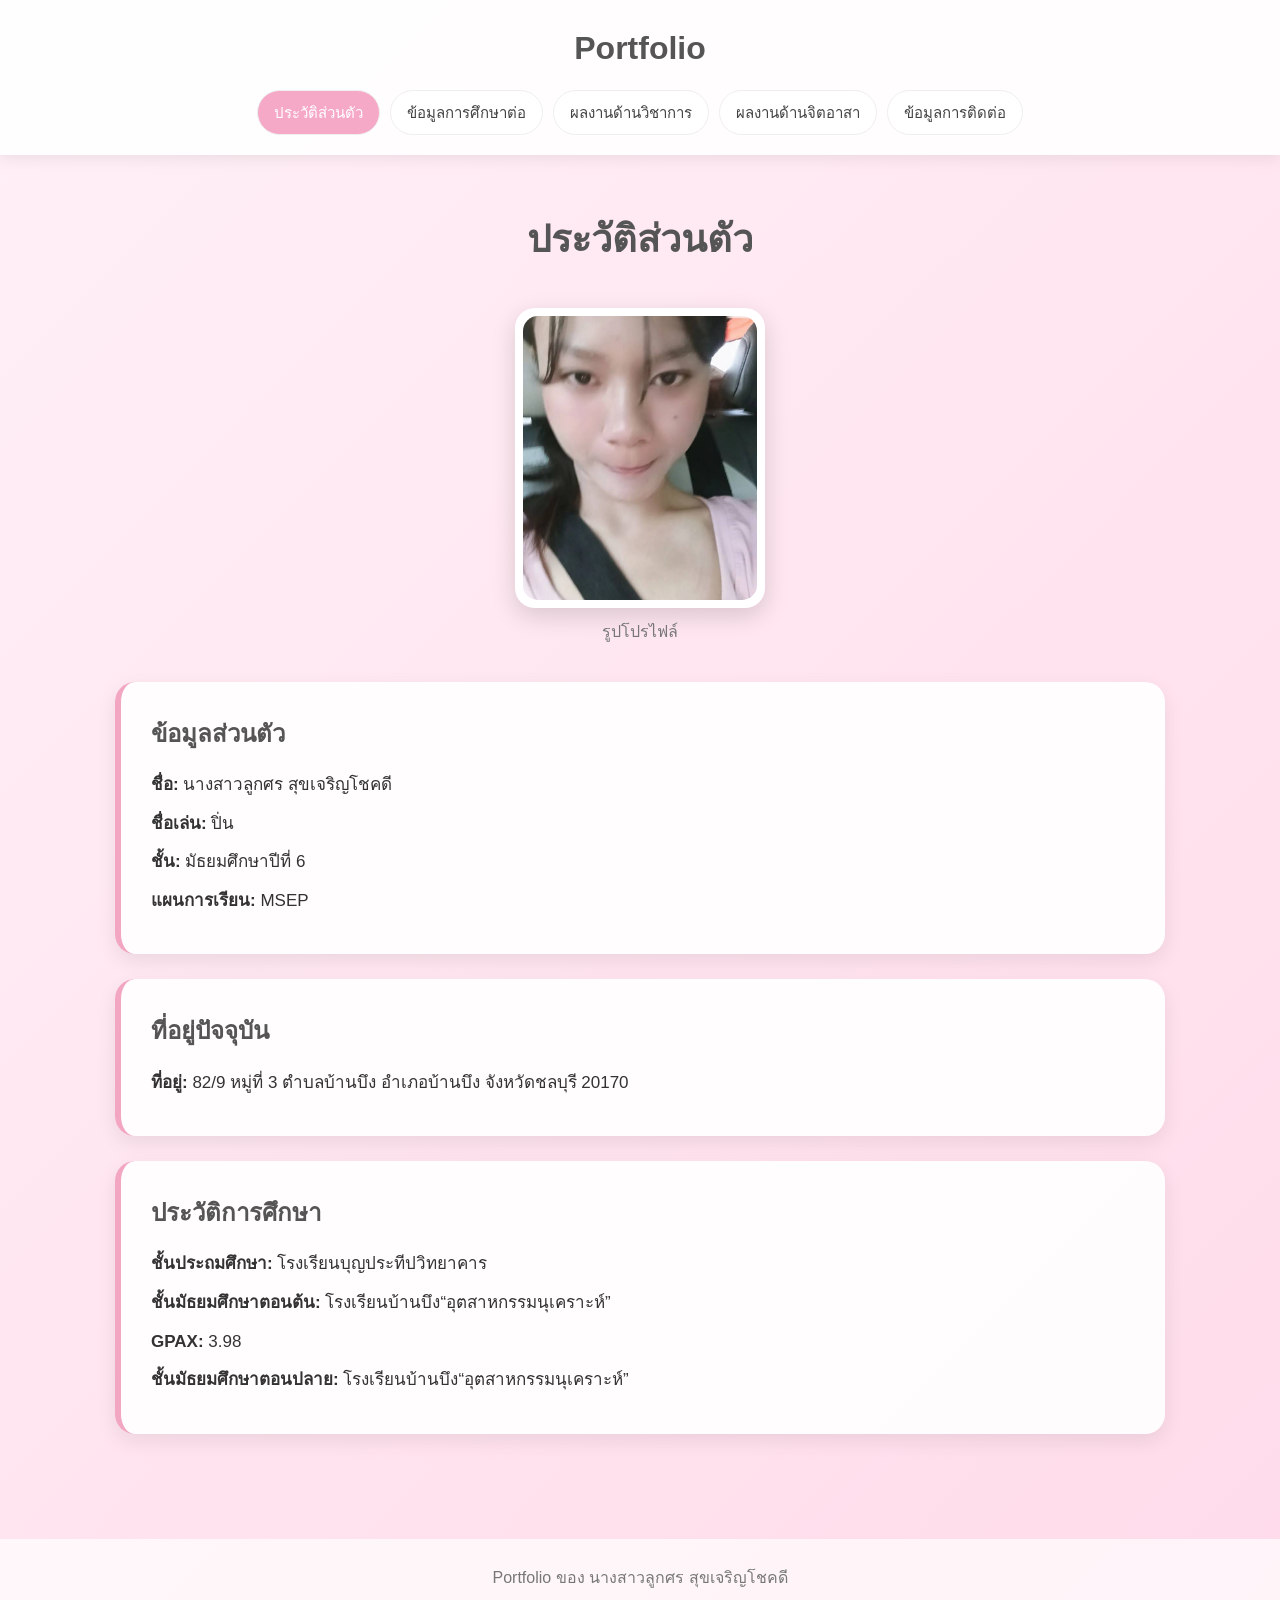
==== commit 88a77dd4: "Update index.html" ====
--- a/index.html
+++ b/index.html
@@ -27,7 +27,7 @@
     <!-- รูปโปรไฟล์ -->
     <div class="profile-section">
         <div class="profile-frame">
-            <img src="images/profile.jpg" alt="รูปโปรไฟล์">
+            <img src="profile.jpg" alt="รูปโปรไฟล์">
         </div>
         <p class="photo-note">รูปโปรไฟล์</p>
     </div>
--- a/style.css
+++ b/style.css
@@ -0,0 +1,365 @@
+/* ==============================
+   ตั้งค่าพื้นฐาน
+============================== */
+
+* {
+    box-sizing: border-box;
+    margin: 0;
+    padding: 0;
+}
+
+body {
+    font-family: "Arial", "Tahoma", sans-serif;
+    color: #333;
+    min-height: 100vh;
+    line-height: 1.8;
+}
+
+/* ==============================
+   สีพื้นหลังแต่ละหน้า
+============================== */
+
+.pink-page {
+    background: linear-gradient(135deg, #fff0f6, #ffdbea);
+}
+
+.blue-page {
+    background: linear-gradient(135deg, #eef9ff, #d8f0ff);
+}
+
+.gray-page {
+    background: linear-gradient(135deg, #f3f3f3, #dedede);
+}
+
+/* ==============================
+   Header
+============================== */
+
+header {
+    background: rgba(255, 255, 255, 0.9);
+    padding: 20px;
+    text-align: center;
+    box-shadow: 0 3px 15px rgba(0,0,0,0.08);
+    position: sticky;
+    top: 0;
+    z-index: 100;
+}
+
+header h1 {
+    color: #555;
+    font-size: 32px;
+    margin-bottom: 12px;
+}
+
+/* ==============================
+   เมนู
+============================== */
+
+nav {
+    display: flex;
+    justify-content: center;
+    flex-wrap: wrap;
+    gap: 10px;
+}
+
+nav a {
+    text-decoration: none;
+    color: #444;
+    background: white;
+    padding: 8px 16px;
+    border-radius: 25px;
+    font-size: 15px;
+    transition: 0.3s;
+    border: 1px solid #eee;
+}
+
+nav a:hover {
+    transform: translateY(-2px);
+    box-shadow: 0 4px 10px rgba(0,0,0,0.12);
+}
+
+/* ปุ่มเมนูหน้าปัจจุบัน */
+
+.pink-page nav a.active {
+    background: #f5a9c7;
+    color: white;
+}
+
+.blue-page nav a.active {
+    background: #8bc9e8;
+    color: white;
+}
+
+.gray-page nav a.active {
+    background: #888;
+    color: white;
+}
+
+/* ==============================
+   เนื้อหาหลัก
+============================== */
+
+main {
+    max-width: 1100px;
+    margin: auto;
+    padding: 50px 25px;
+}
+
+main > h2 {
+    text-align: center;
+    font-size: 38px;
+    margin-bottom: 35px;
+    color: #555;
+}
+
+/* ==============================
+   รูปโปรไฟล์
+============================== */
+
+.profile-section {
+    text-align: center;
+    margin-bottom: 35px;
+}
+
+.profile-frame {
+    width: 250px;
+    height: 300px;
+    margin: auto;
+    padding: 8px;
+    background: white;
+    border-radius: 20px;
+    box-shadow: 0 8px 25px rgba(0,0,0,0.15);
+    overflow: hidden;
+}
+
+.profile-frame img {
+    width: 100%;
+    height: 100%;
+    object-fit: cover;
+    border-radius: 15px;
+}
+
+.photo-note {
+    margin-top: 10px;
+    color: #777;
+}
+
+/* ==============================
+   กล่องข้อมูล
+============================== */
+
+.info-box {
+    background: rgba(255,255,255,0.92);
+    padding: 30px;
+    margin-bottom: 25px;
+    border-radius: 20px;
+    box-shadow: 0 7px 20px rgba(0,0,0,0.08);
+    border-left: 6px solid #f2a6c2;
+}
+
+.blue-page .info-box {
+    border-left-color: #8bc9e8;
+}
+
+.gray-page .info-box {
+    border-left-color: #999;
+}
+
+.info-box h3 {
+    font-size: 24px;
+    margin-bottom: 15px;
+    color: #555;
+}
+
+.info-box p {
+    font-size: 17px;
+    margin: 8px 0;
+}
+
+/* ==============================
+   ผลงานวิชาการ
+============================== */
+
+.works-container {
+    display: grid;
+    grid-template-columns: repeat(3, 1fr);
+    gap: 25px;
+}
+
+.work-card {
+    background: white;
+    padding: 20px;
+    border-radius: 20px;
+    box-shadow: 0 7px 20px rgba(0,0,0,0.1);
+    text-align: center;
+    transition: 0.3s;
+}
+
+.work-card:hover {
+    transform: translateY(-6px);
+}
+
+.work-image {
+    width: 100%;
+    height: 300px;
+    overflow: hidden;
+    border-radius: 15px;
+    background: #eee;
+}
+
+.work-image img {
+    width: 100%;
+    height: 100%;
+    object-fit: cover;
+}
+
+.work-card h3 {
+    margin-top: 18px;
+    font-size: 22px;
+}
+
+.work-card p {
+    color: #666;
+    margin-top: 10px;
+}
+
+/* ==============================
+   ผลงานจิตอาสา
+============================== */
+
+.volunteer-card {
+    max-width: 750px;
+    margin: auto;
+    background: white;
+    padding: 30px;
+    border-radius: 25px;
+    box-shadow: 0 8px 25px rgba(0,0,0,0.1);
+    text-align: center;
+}
+
+.volunteer-image {
+    width: 100%;
+    height: 450px;
+    overflow: hidden;
+    border-radius: 18px;
+    background: #eee;
+}
+
+.volunteer-image img {
+    width: 100%;
+    height: 100%;
+    object-fit: cover;
+}
+
+.volunteer-card h3 {
+    font-size: 25px;
+    margin-top: 20px;
+}
+
+.volunteer-card p {
+    color: #666;
+    margin-top: 10px;
+}
+
+/* ==============================
+   ติดต่อ
+============================== */
+
+.contact-box {
+    max-width: 750px;
+    margin: auto;
+    display: grid;
+    grid-template-columns: 1fr 1fr;
+    gap: 20px;
+}
+
+.contact-item {
+    background: white;
+    padding: 25px;
+    border-radius: 20px;
+    display: flex;
+    align-items: center;
+    gap: 18px;
+    box-shadow: 0 7px 20px rgba(0,0,0,0.08);
+}
+
+.contact-item > span {
+    font-size: 35px;
+}
+
+.contact-item h3 {
+    color: #555;
+}
+
+.contact-item p {
+    color: #777;
+}
+
+.end-message {
+    text-align: center;
+    margin-top: 50px;
+    padding: 35px;
+    background: rgba(255,255,255,0.7);
+    border-radius: 25px;
+}
+
+.end-message h2 {
+    color: #555;
+}
+
+/* ==============================
+   Footer
+============================== */
+
+footer {
+    text-align: center;
+    padding: 25px;
+    background: rgba(255,255,255,0.7);
+    color: #777;
+    margin-top: 30px;
+}
+
+/* ==============================
+   Responsive สำหรับมือถือ
+============================== */
+
+@media (max-width: 800px) {
+
+    header h1 {
+        font-size: 27px;
+    }
+
+    nav {
+        gap: 6px;
+    }
+
+    nav a {
+        font-size: 13px;
+        padding: 6px 10px;
+    }
+
+    main {
+        padding: 35px 15px;
+    }
+
+    main > h2 {
+        font-size: 30px;
+    }
+
+    .works-container {
+        grid-template-columns: 1fr;
+    }
+
+    .contact-box {
+        grid-template-columns: 1fr;
+    }
+
+    .profile-frame {
+        width: 220px;
+        height: 270px;
+    }
+
+    .volunteer-image {
+        height: 300px;
+    }
+}
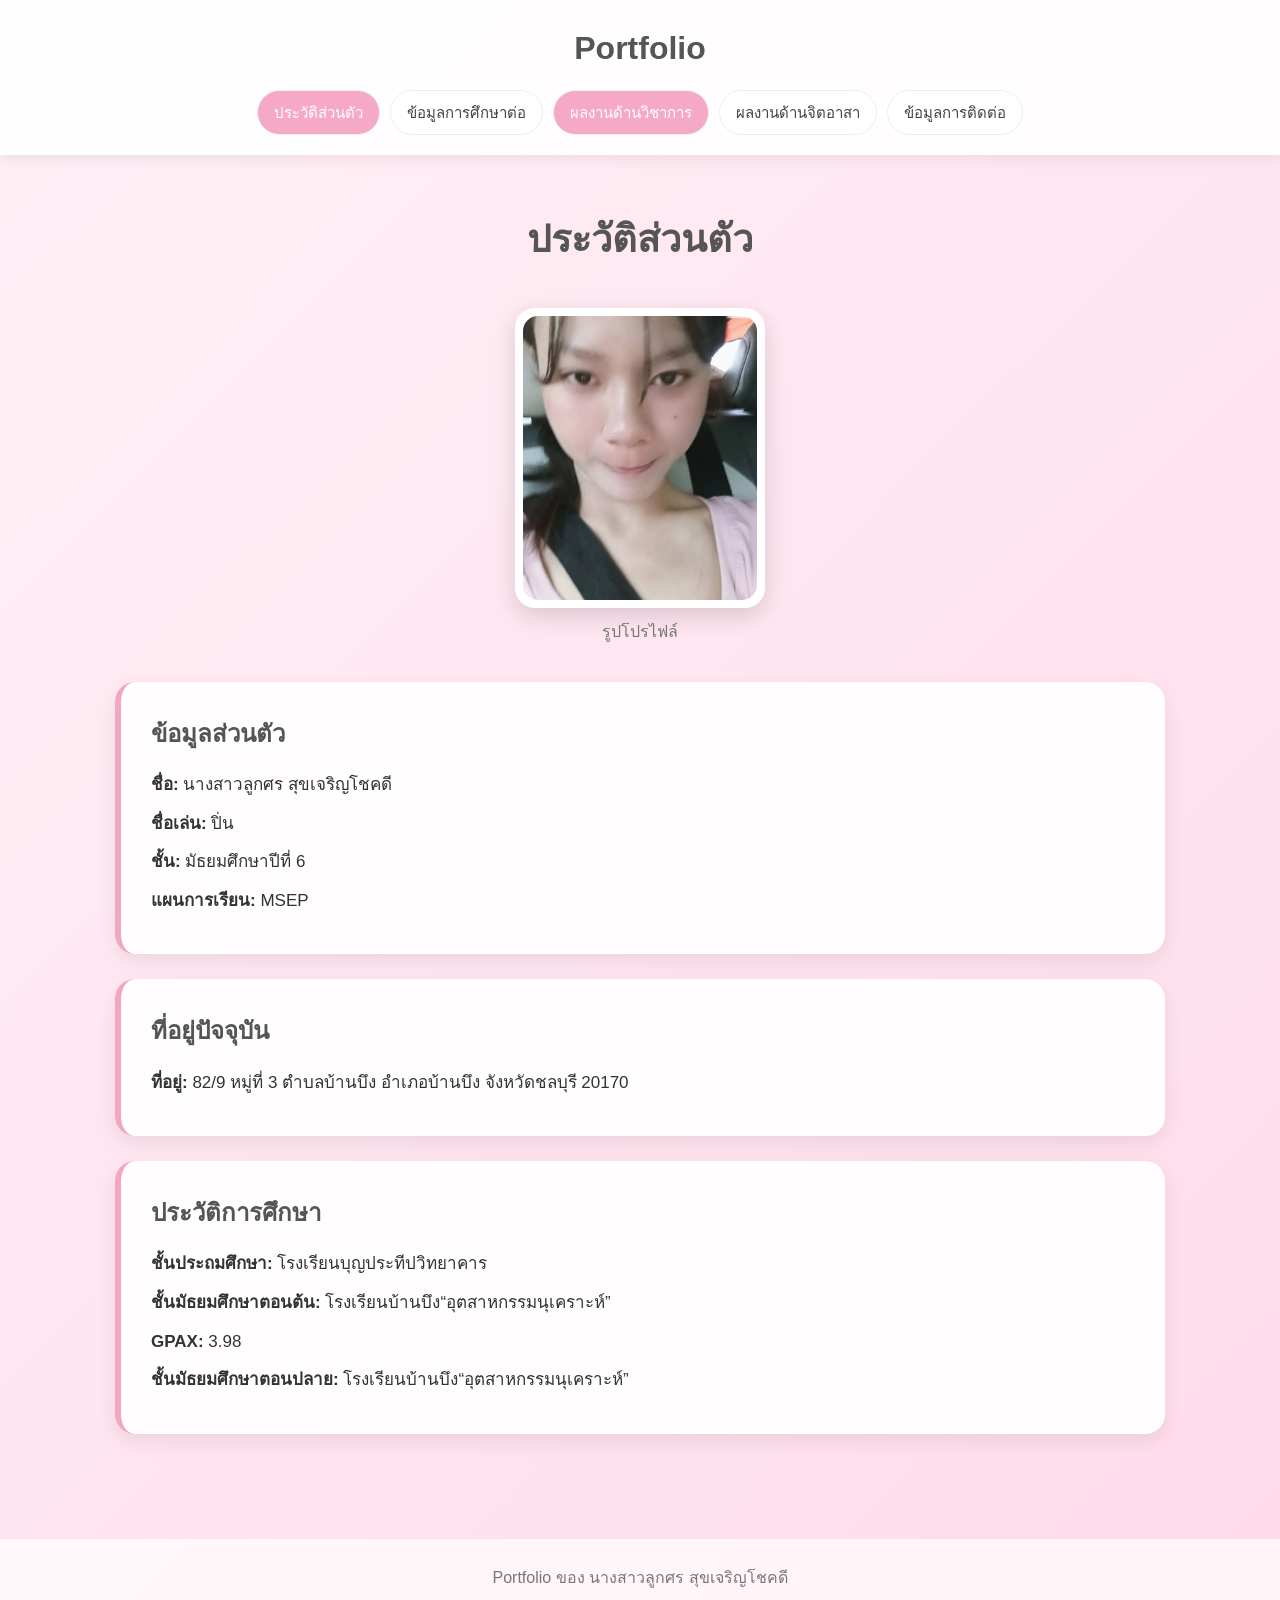
==== commit f9be4884: "Update index.html" ====
--- a/index.html
+++ b/index.html
@@ -14,7 +14,7 @@
     <nav>
         <a class="active" href="index.html">ประวัติส่วนตัว</a>
         <a href="education.html">ข้อมูลการศึกษาต่อ</a>
-        <a href="academic.html">ผลงานด้านวิชาการ</a>
+        <a href="academic.html" class="active">ผลงานด้านวิชาการ</a>
         <a href="volunteer.html">ผลงานด้านจิตอาสา</a>
         <a href="contact.html">ข้อมูลการติดต่อ</a>
     </nav>
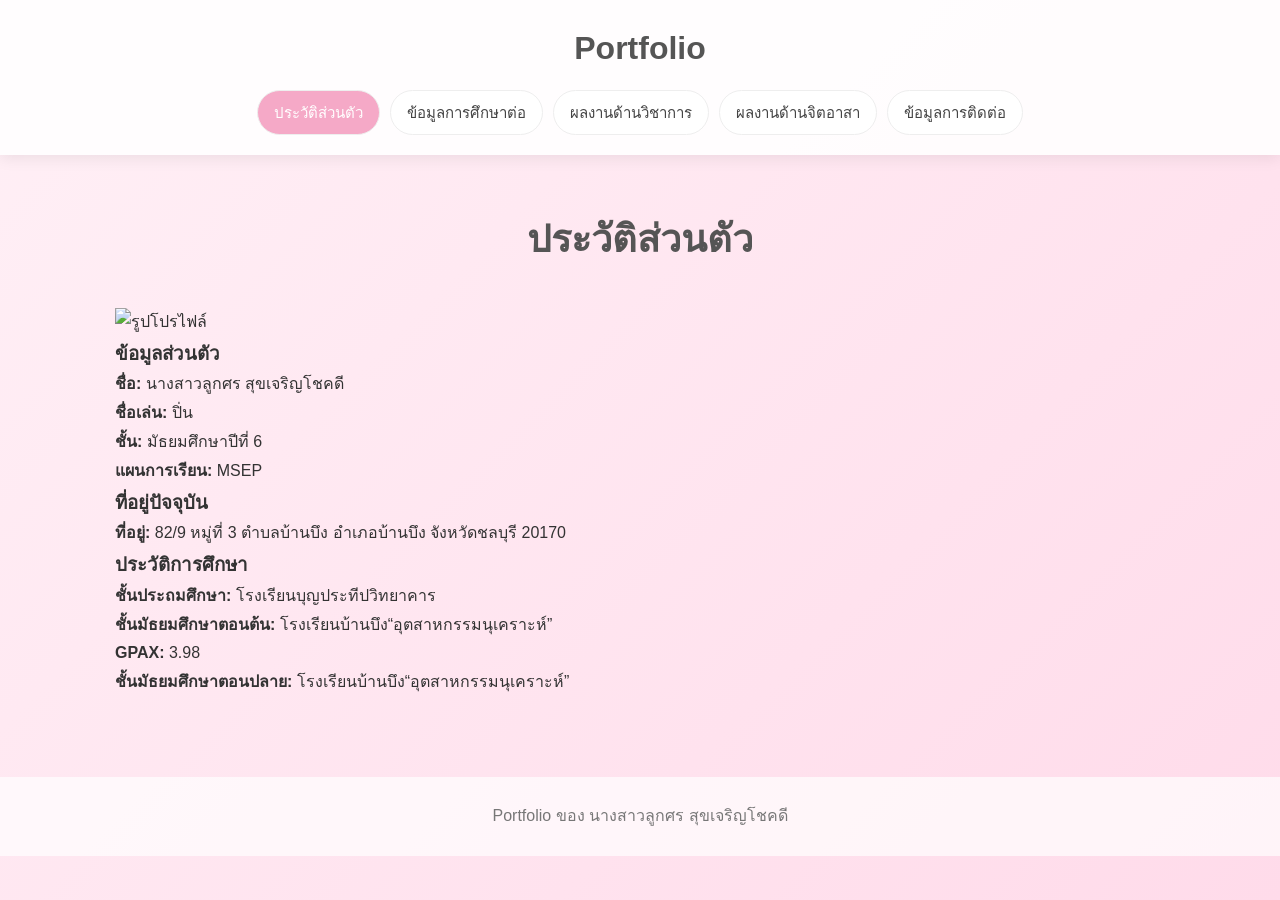
==== commit 702d6408: "Update index.html" ====
--- a/index.html
+++ b/index.html
@@ -14,69 +14,43 @@
     <nav>
         <a class="active" href="index.html">ประวัติส่วนตัว</a>
         <a href="education.html">ข้อมูลการศึกษาต่อ</a>
-        <a href="academic.html" class="active">ผลงานด้านวิชาการ</a>
+        <a href="academic.html">ผลงานด้านวิชาการ</a>
         <a href="volunteer.html">ผลงานด้านจิตอาสา</a>
         <a href="contact.html">ข้อมูลการติดต่อ</a>
     </nav>
 </header>
 
 <main>
-
     <h2>ประวัติส่วนตัว</h2>
 
-    <!-- รูปโปรไฟล์ -->
-    <div class="profile-section">
-        <div class="profile-frame">
-            <img src="profile.jpg" alt="รูปโปรไฟล์">
-        </div>
-        <p class="photo-note">รูปโปรไฟล์</p>
+    <div class="profile-photo">
+        <img src="images/profile.jpg" alt="รูปโปรไฟล์">
     </div>
 
-    <!-- กล่องข้อมูลส่วนตัว -->
-    <div class="info-box">
+    <div class="box light-pink">
         <h3>ข้อมูลส่วนตัว</h3>
-
-        <p><strong>ชื่อ:</strong> นางสาวลูกศร สุขเจริญโชคดี</p>
-        <p><strong>ชื่อเล่น:</strong> ปิ่น</p>
-        <p><strong>ชั้น:</strong> มัธยมศึกษาปีที่ 6</p>
-        <p><strong>แผนการเรียน:</strong> MSEP</p>
+        <p><b>ชื่อ:</b> นางสาวลูกศร สุขเจริญโชคดี</p>
+        <p><b>ชื่อเล่น:</b> ปิ่น</p>
+        <p><b>ชั้น:</b> มัธยมศึกษาปีที่ 6</p>
+        <p><b>แผนการเรียน:</b> MSEP</p>
     </div>
 
-    <!-- กล่องที่อยู่ -->
-    <div class="info-box">
+    <div class="box dark-pink">
         <h3>ที่อยู่ปัจจุบัน</h3>
-
         <p>
-            <strong>ที่อยู่:</strong>
+            <b>ที่อยู่:</b>
             82/9 หมู่ที่ 3 ตำบลบ้านบึง
             อำเภอบ้านบึง จังหวัดชลบุรี 20170
         </p>
     </div>
 
-    <!-- กล่องประวัติการศึกษา -->
-    <div class="info-box">
+    <div class="box light-pink">
         <h3>ประวัติการศึกษา</h3>
-
-        <p>
-            <strong>ชั้นประถมศึกษา:</strong>
-            โรงเรียนบุญประทีปวิทยาคาร
-        </p>
-
-        <p>
-            <strong>ชั้นมัธยมศึกษาตอนต้น:</strong>
-            โรงเรียนบ้านบึง“อุตสาหกรรมนุเคราะห์”
-        </p>
-
-        <p>
-            <strong>GPAX:</strong> 3.98
-        </p>
-
-        <p>
-            <strong>ชั้นมัธยมศึกษาตอนปลาย:</strong>
-            โรงเรียนบ้านบึง“อุตสาหกรรมนุเคราะห์”
-        </p>
+        <p><b>ชั้นประถมศึกษา:</b> โรงเรียนบุญประทีปวิทยาคาร</p>
+        <p><b>ชั้นมัธยมศึกษาตอนต้น:</b> โรงเรียนบ้านบึง“อุตสาหกรรมนุเคราะห์”</p>
+        <p><b>GPAX:</b> 3.98</p>
+        <p><b>ชั้นมัธยมศึกษาตอนปลาย:</b> โรงเรียนบ้านบึง“อุตสาหกรรมนุเคราะห์”</p>
     </div>
-
 </main>
 
 <footer>
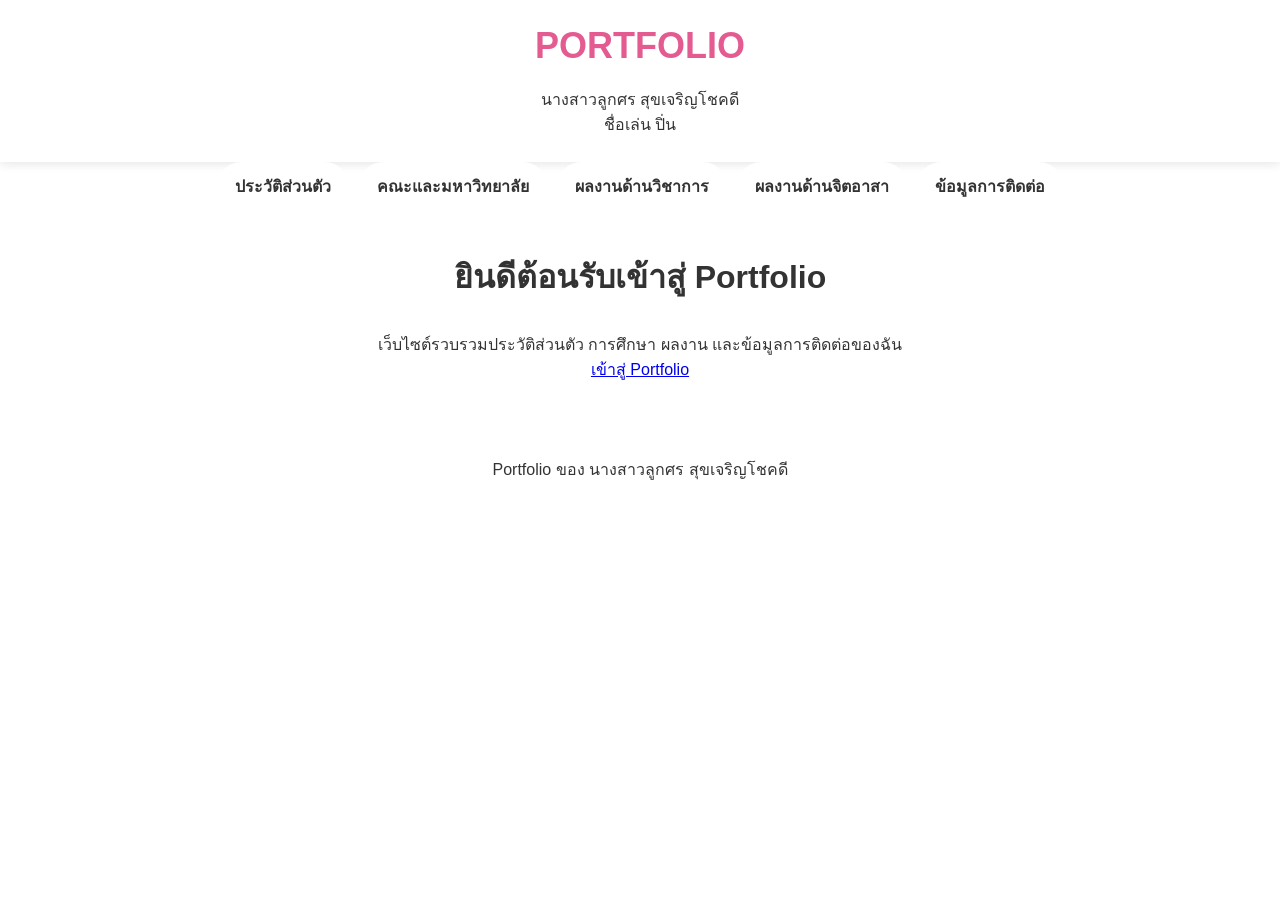
==== commit bf715ba2: "Update index.html" ====
--- a/index.html
+++ b/index.html
@@ -3,54 +3,37 @@
 <head>
     <meta charset="UTF-8">
     <meta name="viewport" content="width=device-width, initial-scale=1.0">
-    <title>Portfolio - ประวัติส่วนตัว</title>
+    <title>Portfolio - ปิ่น</title>
     <link rel="stylesheet" href="style.css">
 </head>
 
-<body class="pink-page">
+<body class="home-page">
 
 <header>
-    <h1>Portfolio</h1>
-    <nav>
-        <a class="active" href="index.html">ประวัติส่วนตัว</a>
-        <a href="education.html">ข้อมูลการศึกษาต่อ</a>
-        <a href="academic.html">ผลงานด้านวิชาการ</a>
-        <a href="volunteer.html">ผลงานด้านจิตอาสา</a>
-        <a href="contact.html">ข้อมูลการติดต่อ</a>
-    </nav>
+    <h1>PORTFOLIO</h1>
+    <p>นางสาวลูกศร สุขเจริญโชคดี</p>
+    <p>ชื่อเล่น ปิ่น</p>
 </header>
 
-<main>
-    <h2>ประวัติส่วนตัว</h2>
+<nav>
+    <a href="profile.html">ประวัติส่วนตัว</a>
+    <a href="study.html">คณะและมหาวิทยาลัย</a>
+    <a href="academic.html">ผลงานด้านวิชาการ</a>
+    <a href="volunteer.html">ผลงานด้านจิตอาสา</a>
+    <a href="contact.html">ข้อมูลการติดต่อ</a>
+</nav>
 
-    <div class="profile-photo">
-        <img src="images/profile.jpg" alt="รูปโปรไฟล์">
-    </div>
+<main class="home-content">
+    <h2>ยินดีต้อนรับเข้าสู่ Portfolio</h2>
 
-    <div class="box light-pink">
-        <h3>ข้อมูลส่วนตัว</h3>
-        <p><b>ชื่อ:</b> นางสาวลูกศร สุขเจริญโชคดี</p>
-        <p><b>ชื่อเล่น:</b> ปิ่น</p>
-        <p><b>ชั้น:</b> มัธยมศึกษาปีที่ 6</p>
-        <p><b>แผนการเรียน:</b> MSEP</p>
-    </div>
+    <p>
+        เว็บไซต์รวบรวมประวัติส่วนตัว การศึกษา
+        ผลงาน และข้อมูลการติดต่อของฉัน
+    </p>
 
-    <div class="box dark-pink">
-        <h3>ที่อยู่ปัจจุบัน</h3>
-        <p>
-            <b>ที่อยู่:</b>
-            82/9 หมู่ที่ 3 ตำบลบ้านบึง
-            อำเภอบ้านบึง จังหวัดชลบุรี 20170
-        </p>
-    </div>
-
-    <div class="box light-pink">
-        <h3>ประวัติการศึกษา</h3>
-        <p><b>ชั้นประถมศึกษา:</b> โรงเรียนบุญประทีปวิทยาคาร</p>
-        <p><b>ชั้นมัธยมศึกษาตอนต้น:</b> โรงเรียนบ้านบึง“อุตสาหกรรมนุเคราะห์”</p>
-        <p><b>GPAX:</b> 3.98</p>
-        <p><b>ชั้นมัธยมศึกษาตอนปลาย:</b> โรงเรียนบ้านบึง“อุตสาหกรรมนุเคราะห์”</p>
-    </div>
+    <a class="main-button" href="profile.html">
+        เข้าสู่ Portfolio
+    </a>
 </main>
 
 <footer>
--- a/style.css
+++ b/style.css
@@ -1,7 +1,3 @@
-/* ==============================
-   ตั้งค่าพื้นฐาน
-============================== */
-
 * {
     box-sizing: border-box;
     margin: 0;
@@ -9,51 +5,35 @@
 }
 
 body {
-    font-family: "Arial", "Tahoma", sans-serif;
+    font-family: Arial, "Tahoma", sans-serif;
+    min-height: 100vh;
     color: #333;
-    min-height: 100vh;
-    line-height: 1.8;
-}
-
-/* ==============================
-   สีพื้นหลังแต่ละหน้า
-============================== */
+}
 
 .pink-page {
-    background: linear-gradient(135deg, #fff0f6, #ffdbea);
+    background: #ffd6e7;
 }
 
 .blue-page {
-    background: linear-gradient(135deg, #eef9ff, #d8f0ff);
+    background: #d9f1ff;
 }
 
 .gray-page {
-    background: linear-gradient(135deg, #f3f3f3, #dedede);
-}
-
-/* ==============================
-   Header
-============================== */
+    background: #eeeeee;
+}
 
 header {
     background: rgba(255, 255, 255, 0.9);
-    padding: 20px;
+    padding: 25px 15px;
     text-align: center;
-    box-shadow: 0 3px 15px rgba(0,0,0,0.08);
-    position: sticky;
-    top: 0;
-    z-index: 100;
+    box-shadow: 0 2px 10px rgba(0,0,0,0.1);
 }
 
 header h1 {
-    color: #555;
-    font-size: 32px;
-    margin-bottom: 12px;
-}
-
-/* ==============================
-   เมนู
-============================== */
+    color: #e45b91;
+    margin-bottom: 20px;
+    font-size: 36px;
+}
 
 nav {
     display: flex;
@@ -64,123 +44,83 @@
 
 nav a {
     text-decoration: none;
-    color: #444;
-    background: white;
-    padding: 8px 16px;
+    color: #333;
+    background: white;
+    padding: 12px 18px;
     border-radius: 25px;
-    font-size: 15px;
     transition: 0.3s;
-    border: 1px solid #eee;
-}
-
-nav a:hover {
-    transform: translateY(-2px);
-    box-shadow: 0 4px 10px rgba(0,0,0,0.12);
-}
-
-/* ปุ่มเมนูหน้าปัจจุบัน */
-
-.pink-page nav a.active {
-    background: #f5a9c7;
+    font-weight: bold;
+}
+
+nav a:hover,
+nav a.active {
+    background: #f58ab5;
     color: white;
 }
 
-.blue-page nav a.active {
-    background: #8bc9e8;
-    color: white;
-}
-
-.gray-page nav a.active {
-    background: #888;
-    color: white;
-}
-
-/* ==============================
-   เนื้อหาหลัก
-============================== */
-
 main {
+    width: 90%;
     max-width: 1100px;
-    margin: auto;
-    padding: 50px 25px;
-}
-
-main > h2 {
+    margin: 40px auto;
     text-align: center;
-    font-size: 38px;
-    margin-bottom: 35px;
-    color: #555;
-}
-
-/* ==============================
-   รูปโปรไฟล์
-============================== */
-
-.profile-section {
-    text-align: center;
-    margin-bottom: 35px;
-}
-
-.profile-frame {
+}
+
+main h2 {
+    font-size: 32px;
+    margin-bottom: 30px;
+}
+
+.profile-photo {
     width: 250px;
-    height: 300px;
-    margin: auto;
-    padding: 8px;
-    background: white;
-    border-radius: 20px;
-    box-shadow: 0 8px 25px rgba(0,0,0,0.15);
+    height: 250px;
+    margin: 0 auto 35px;
+    border: 8px solid white;
+    border-radius: 50%;
     overflow: hidden;
-}
-
-.profile-frame img {
+    box-shadow: 0 5px 20px rgba(0,0,0,0.2);
+    background: white;
+}
+
+.profile-photo img {
     width: 100%;
     height: 100%;
     object-fit: cover;
-    border-radius: 15px;
-}
-
-.photo-note {
-    margin-top: 10px;
-    color: #777;
-}
-
-/* ==============================
-   กล่องข้อมูล
-============================== */
-
-.info-box {
-    background: rgba(255,255,255,0.92);
+}
+
+.box {
     padding: 30px;
-    margin-bottom: 25px;
-    border-radius: 20px;
-    box-shadow: 0 7px 20px rgba(0,0,0,0.08);
-    border-left: 6px solid #f2a6c2;
-}
-
-.blue-page .info-box {
-    border-left-color: #8bc9e8;
-}
-
-.gray-page .info-box {
-    border-left-color: #999;
-}
-
-.info-box h3 {
+    margin: 25px auto;
+    border-radius: 20px;
+    max-width: 850px;
+    text-align: left;
+    box-shadow: 0 5px 15px rgba(0,0,0,0.12);
+}
+
+.box h3 {
     font-size: 24px;
-    margin-bottom: 15px;
-    color: #555;
-}
-
-.info-box p {
-    font-size: 17px;
-    margin: 8px 0;
-}
-
-/* ==============================
-   ผลงานวิชาการ
-============================== */
-
-.works-container {
+    margin-bottom: 18px;
+}
+
+.box p {
+    font-size: 18px;
+    line-height: 1.8;
+    margin: 7px 0;
+}
+
+.light-pink {
+    background: #ffd1e2;
+}
+
+.dark-pink {
+    background: #f28ab2;
+    color: white;
+}
+
+.blue-box {
+    background: #bfe8ff;
+}
+
+.works {
     display: grid;
     grid-template-columns: repeat(3, 1fr);
     gap: 25px;
@@ -190,176 +130,98 @@
     background: white;
     padding: 20px;
     border-radius: 20px;
-    box-shadow: 0 7px 20px rgba(0,0,0,0.1);
-    text-align: center;
-    transition: 0.3s;
-}
-
-.work-card:hover {
-    transform: translateY(-6px);
-}
-
-.work-image {
+    box-shadow: 0 5px 15px rgba(0,0,0,0.15);
+}
+
+.work-card img {
     width: 100%;
-    height: 300px;
-    overflow: hidden;
-    border-radius: 15px;
-    background: #eee;
-}
-
-.work-image img {
-    width: 100%;
-    height: 100%;
-    object-fit: cover;
+    height: 350px;
+    object-fit: contain;
+    border-radius: 12px;
+    background: #f5f5f5;
 }
 
 .work-card h3 {
-    margin-top: 18px;
-    font-size: 22px;
+    margin: 15px 0 10px;
 }
 
 .work-card p {
-    color: #666;
-    margin-top: 10px;
-}
-
-/* ==============================
-   ผลงานจิตอาสา
-============================== */
+    line-height: 1.7;
+}
 
 .volunteer-card {
+    background: white;
     max-width: 750px;
     margin: auto;
-    background: white;
     padding: 30px;
-    border-radius: 25px;
-    box-shadow: 0 8px 25px rgba(0,0,0,0.1);
-    text-align: center;
-}
-
-.volunteer-image {
+    border-radius: 20px;
+    box-shadow: 0 5px 15px rgba(0,0,0,0.15);
+}
+
+.volunteer-card img {
     width: 100%;
-    height: 450px;
-    overflow: hidden;
-    border-radius: 18px;
-    background: #eee;
-}
-
-.volunteer-image img {
-    width: 100%;
-    height: 100%;
-    object-fit: cover;
+    max-height: 600px;
+    object-fit: contain;
+    border-radius: 15px;
+    margin-bottom: 25px;
 }
 
 .volunteer-card h3 {
     font-size: 25px;
-    margin-top: 20px;
+    margin-bottom: 15px;
 }
 
 .volunteer-card p {
-    color: #666;
-    margin-top: 10px;
-}
-
-/* ==============================
-   ติดต่อ
-============================== */
-
-.contact-box {
-    max-width: 750px;
-    margin: auto;
-    display: grid;
-    grid-template-columns: 1fr 1fr;
-    gap: 20px;
-}
-
-.contact-item {
-    background: white;
-    padding: 25px;
-    border-radius: 20px;
-    display: flex;
-    align-items: center;
-    gap: 18px;
-    box-shadow: 0 7px 20px rgba(0,0,0,0.08);
-}
-
-.contact-item > span {
-    font-size: 35px;
-}
-
-.contact-item h3 {
-    color: #555;
-}
-
-.contact-item p {
-    color: #777;
-}
-
-.end-message {
-    text-align: center;
-    margin-top: 50px;
-    padding: 35px;
+    font-size: 18px;
+    line-height: 1.8;
+    text-align: left;
+}
+
+.ending {
+    margin: 60px auto;
+    padding: 40px;
     background: rgba(255,255,255,0.7);
-    border-radius: 25px;
-}
-
-.end-message h2 {
-    color: #555;
-}
-
-/* ==============================
-   Footer
-============================== */
+    border-radius: 20px;
+}
 
 footer {
     text-align: center;
     padding: 25px;
-    background: rgba(255,255,255,0.7);
-    color: #777;
-    margin-top: 30px;
-}
-
-/* ==============================
-   Responsive สำหรับมือถือ
-============================== */
-
-@media (max-width: 800px) {
+    background: rgba(255,255,255,0.8);
+    margin-top: 50px;
+}
+
+/* สำหรับมือถือ */
+@media (max-width: 768px) {
 
     header h1 {
+        font-size: 30px;
+    }
+
+    nav {
+        flex-direction: column;
+        align-items: center;
+    }
+
+    nav a {
+        width: 90%;
+        text-align: center;
+    }
+
+    .works {
+        grid-template-columns: 1fr;
+    }
+
+    .profile-photo {
+        width: 200px;
+        height: 200px;
+    }
+
+    .box {
+        padding: 20px;
+    }
+
+    main h2 {
         font-size: 27px;
     }
-
-    nav {
-        gap: 6px;
-    }
-
-    nav a {
-        font-size: 13px;
-        padding: 6px 10px;
-    }
-
-    main {
-        padding: 35px 15px;
-    }
-
-    main > h2 {
-        font-size: 30px;
-    }
-
-    .works-container {
-        grid-template-columns: 1fr;
-    }
-
-    .contact-box {
-        grid-template-columns: 1fr;
-    }
-
-    .profile-frame {
-        width: 220px;
-        height: 270px;
-    }
-
-    .volunteer-image {
-        height: 300px;
-    }
-}
+}
